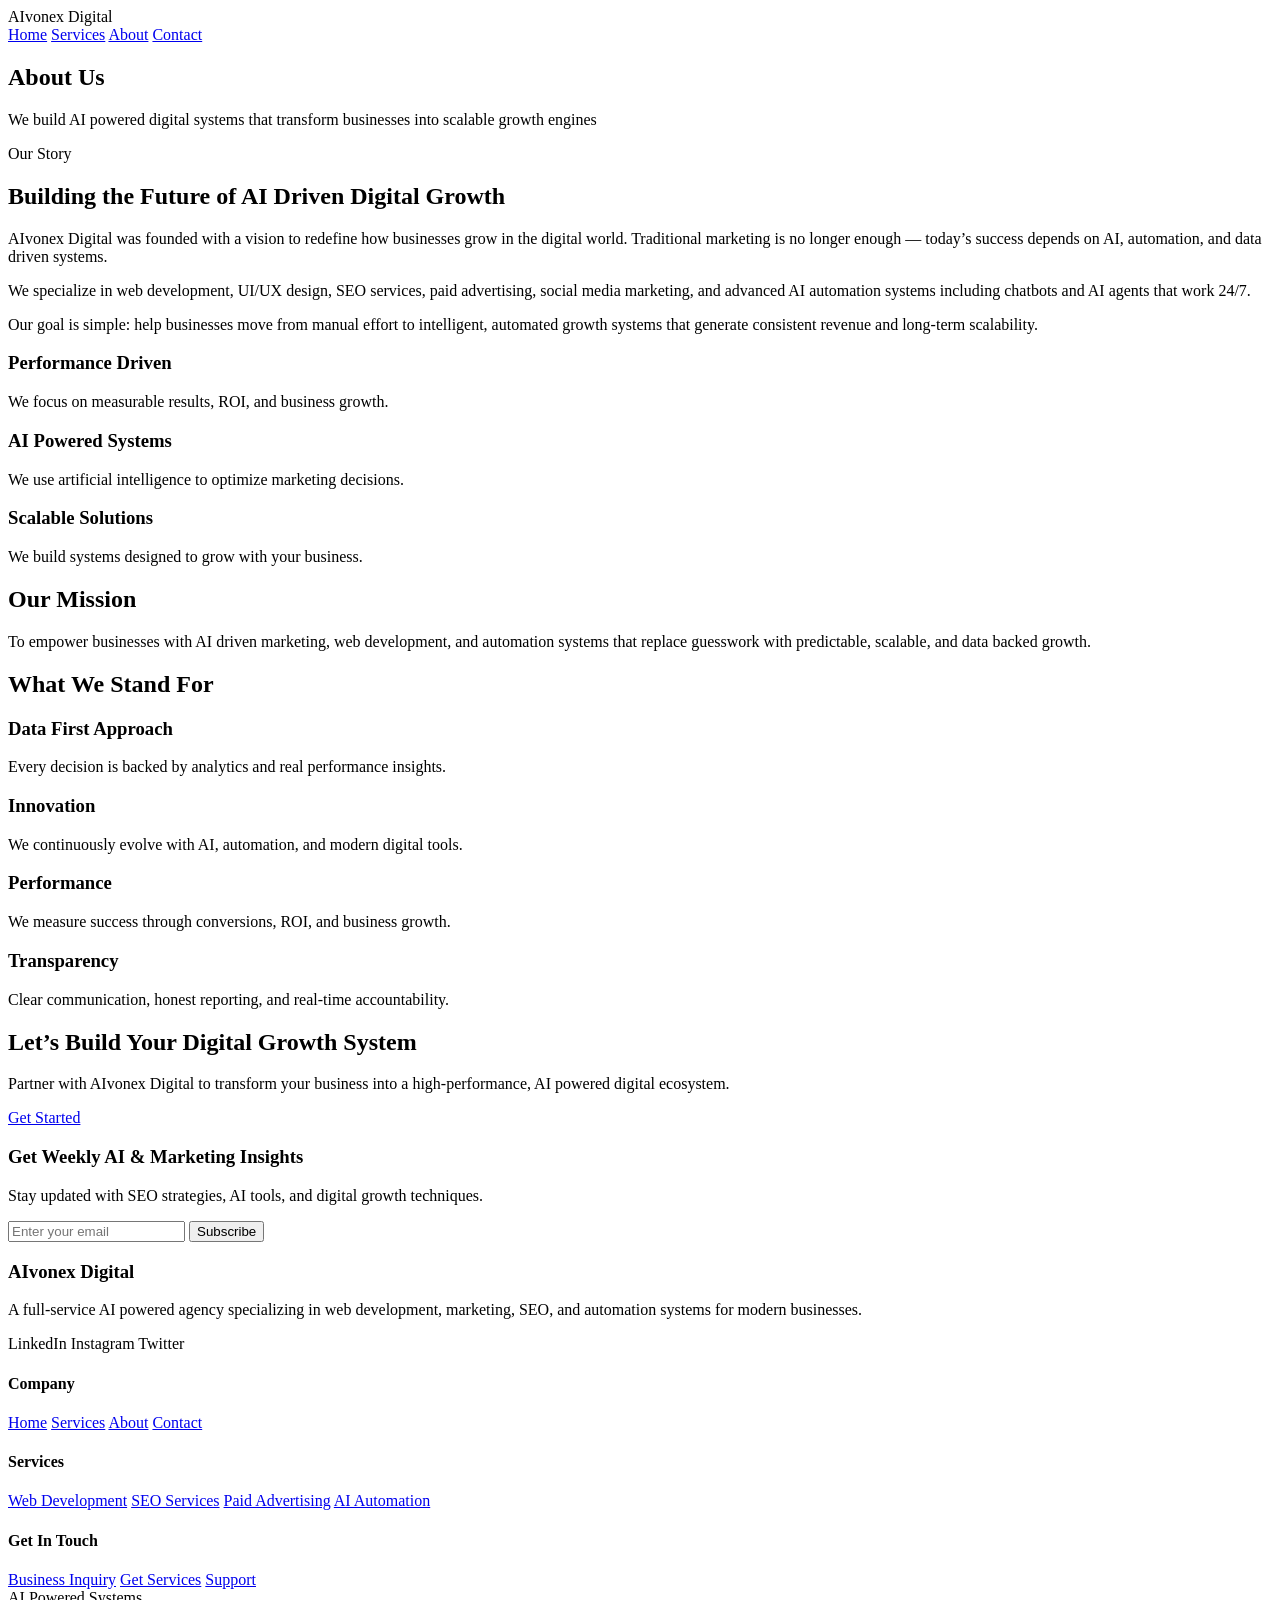
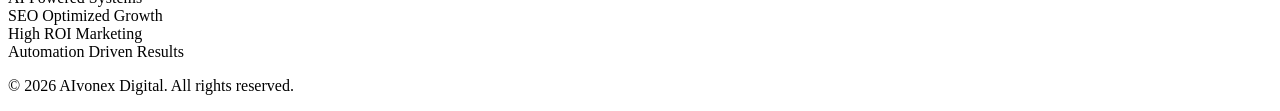
==== about.html @ 1ffcba5f "Initial website upload" ====
<!DOCTYPE html>
<html>
<head>
  <title>About - AIvonex Digital | AI Marketing, Web Development & Automation Agency</title>
  <link rel="stylesheet" href="assets/style.css">
</head>

<body>

<nav>
  <div class="nav-container">
    <div class="logo">AIvonex Digital</div>
    <div class="nav-links">
      <a href="index.html">Home</a>
      <a href="services.html">Services</a>
      <a href="about.html">About</a>
      <a href="contact.html">Contact</a>
    </div>
  </div>
</nav>

<section class="hero">
  <div>
    <h1>About <span>Us</span></h1>
    <p>We build AI powered digital systems that transform businesses into scalable growth engines</p>
  </div>
</section>

<!-- STORY SECTION -->
<section class="about-story-section">

  <div class="about-grid">

    <!-- MAIN STORY -->
    <div class="glass about-main">

      <div class="tag">Our Story</div>

      <h2>Building the Future of AI Driven Digital Growth</h2>

      <p>
        AIvonex Digital was founded with a vision to redefine how businesses grow in the digital world.
        Traditional marketing is no longer enough — today’s success depends on AI, automation, and data driven systems.
      </p>

      <p>
        We specialize in web development, UI/UX design, SEO services, paid advertising, social media marketing,
        and advanced AI automation systems including chatbots and AI agents that work 24/7.
      </p>

      <p>
        Our goal is simple: help businesses move from manual effort to intelligent, automated growth systems
        that generate consistent revenue and long-term scalability.
      </p>

    </div>

    <!-- SIDE STATS -->
    <div class="about-side">

      <div class="glass stat-card">
        <i class="fa-solid fa-chart-line icon"></i>
        <h3>Performance Driven</h3>
        <p>We focus on measurable results, ROI, and business growth.</p>
      </div>

      <div class="glass stat-card">
        <i class="fa-solid fa-brain icon"></i>
        <h3>AI Powered Systems</h3>
        <p>We use artificial intelligence to optimize marketing decisions.</p>
      </div>

      <div class="glass stat-card">
        <i class="fa-solid fa-rocket icon"></i>
        <h3>Scalable Solutions</h3>
        <p>We build systems designed to grow with your business.</p>
      </div>

    </div>

  </div>

</section>

<!-- MISSION SECTION -->
<section class="mission">

  <div class="glass mission-box">

    <h2>Our Mission</h2>

    <p>
      To empower businesses with AI driven marketing, web development, and automation systems that replace guesswork
      with predictable, scalable, and data backed growth.
    </p>

  </div>

</section>

<!-- VALUES -->
<section class="values">

  <h2>What We Stand For</h2>

  <div class="values-grid">

    <div class="glass value-card">
      <h3>Data First Approach</h3>
      <p>Every decision is backed by analytics and real performance insights.</p>
    </div>

    <div class="glass value-card">
      <h3>Innovation</h3>
      <p>We continuously evolve with AI, automation, and modern digital tools.</p>
    </div>

    <div class="glass value-card">
      <h3>Performance</h3>
      <p>We measure success through conversions, ROI, and business growth.</p>
    </div>

    <div class="glass value-card">
      <h3>Transparency</h3>
      <p>Clear communication, honest reporting, and real-time accountability.</p>
    </div>

  </div>

</section>

<!-- CTA -->
<section class="about-cta">

  <div class="glass cta-box">

    <h2>Let’s Build Your Digital Growth System</h2>

    <p>
      Partner with AIvonex Digital to transform your business into a high-performance, AI powered digital ecosystem.
    </p>

    <a href="contact.html" class="btn">Get Started</a>

  </div>

</section>
<!--Footer-->
<footer class="footer">

  <div class="footer-newsletter">

    <div class="newsletter-text">
      <h3>Get Weekly AI & Marketing Insights</h3>
      <p>Stay updated with SEO strategies, AI tools, and digital growth techniques.</p>
    </div>

    <div class="newsletter-form">
      <input type="email" placeholder="Enter your email">
      <button>Subscribe</button>
    </div>

  </div>

  <div class="footer-container">

    <div class="footer-brand">
      <h3>AIvonex Digital</h3>
      <p>
        A full-service AI powered agency specializing in web development, marketing,
        SEO, and automation systems for modern businesses.
      </p>

      <div class="socials">
        <span>LinkedIn</span>
        <span>Instagram</span>
        <span>Twitter</span>
      </div>
    </div>

    <div class="footer-links">
      <h4>Company</h4>
      <a href="index.html">Home</a>
      <a href="services.html">Services</a>
      <a href="about.html">About</a>
      <a href="contact.html">Contact</a>
    </div>

    <div class="footer-links">
      <h4>Services</h4>
      <a href="#">Web Development</a>
      <a href="#">SEO Services</a>
      <a href="#">Paid Advertising</a>
      <a href="#">AI Automation</a>
    </div>

    <div class="footer-links">
      <h4>Get In Touch</h4>
      <a href="https://wa.me/923354669651?text=Hi%20AIvonex%20Digital%2C%20I%20want%20to%20start%20a%20project">Business Inquiry</a>
      <a href="https://wa.me/923354669651?text=Hi%20AIvonex%20Digital%2C%20I%20want%20to%20start%20a%20project">Get Services</a>
      <a href="https://wa.me/923354669651?text=Hi%20AIvonex%20Digital%2C%20I%20want%20to%20start%20a%20project">Support</a>
    </div>

  </div>

  <div class="footer-trust">
    <div>AI Powered Systems</div>
    <div>SEO Optimized Growth</div>
    <div>High ROI Marketing</div>
    <div>Automation Driven Results</div>
  </div>

  <div class="footer-bottom">
    <p>© 2026 AIvonex Digital. All rights reserved.</p>
  </div>

</footer>

</body>
</html>
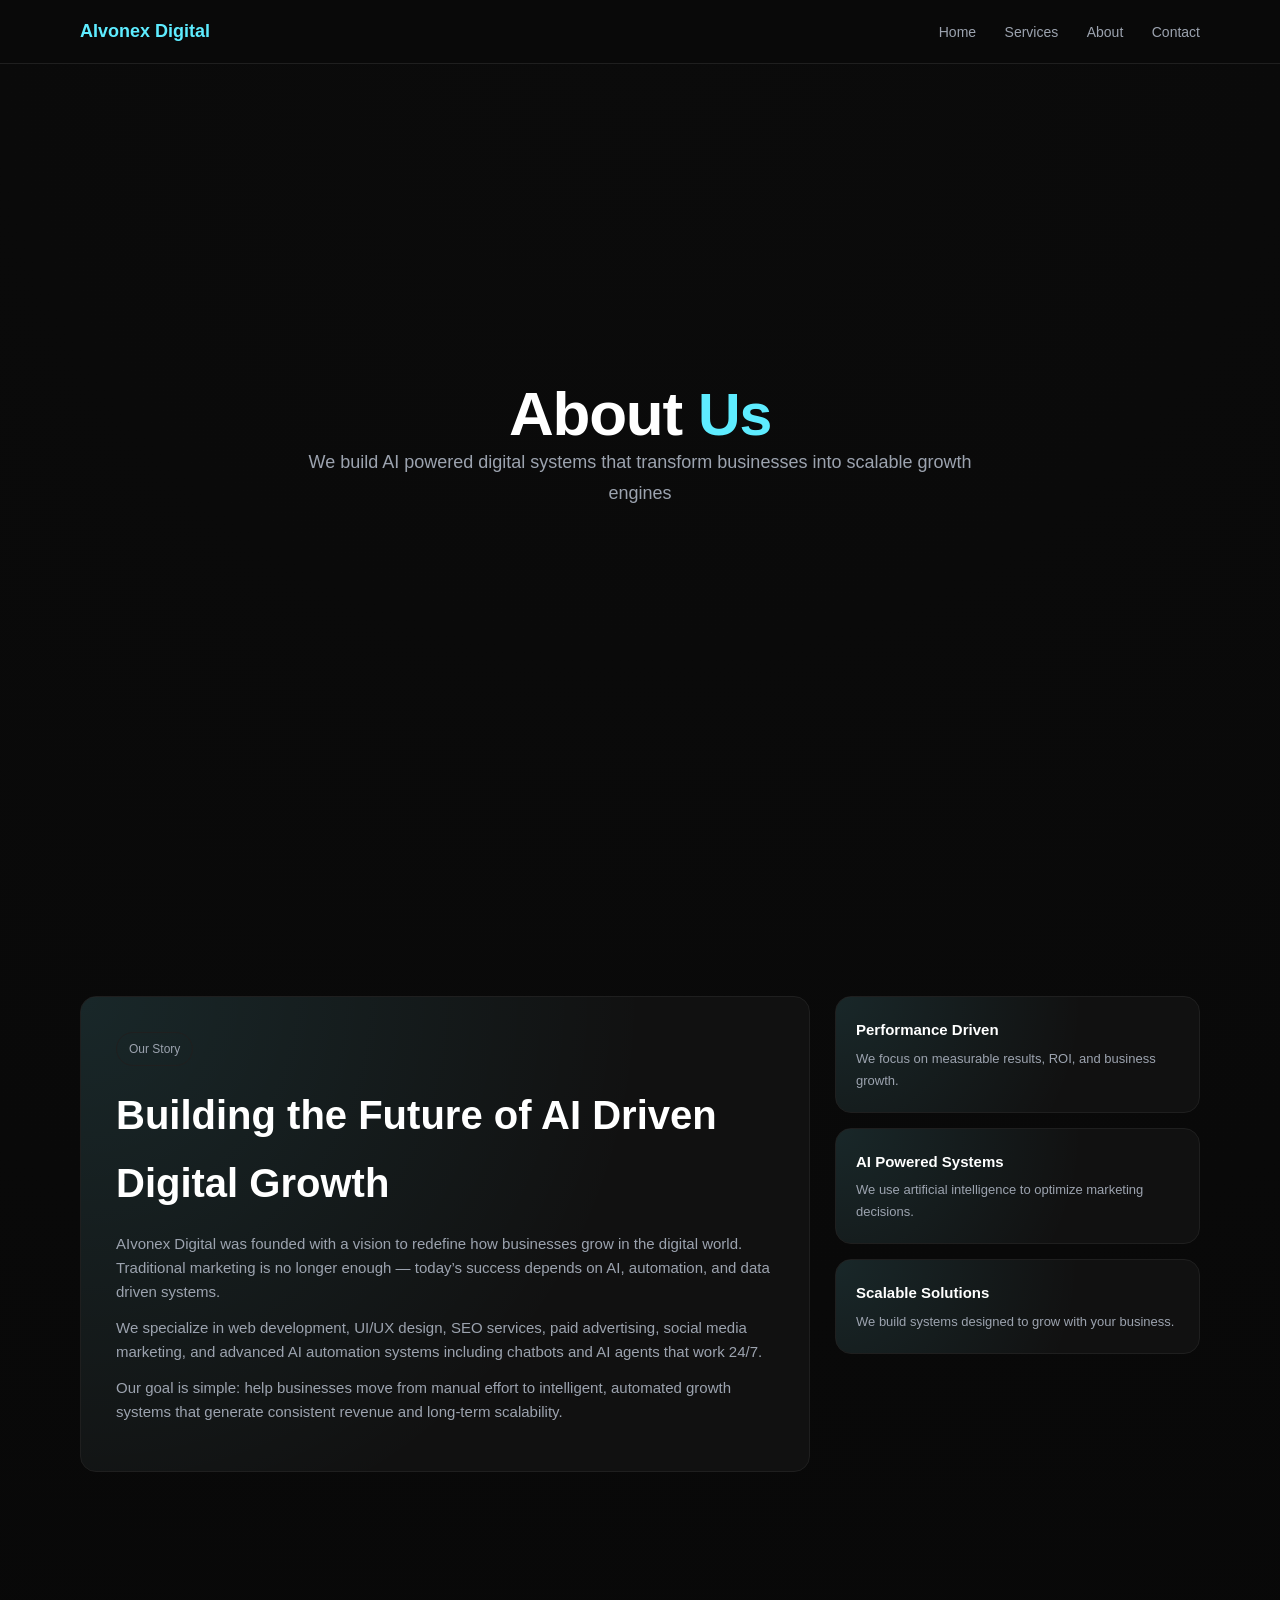
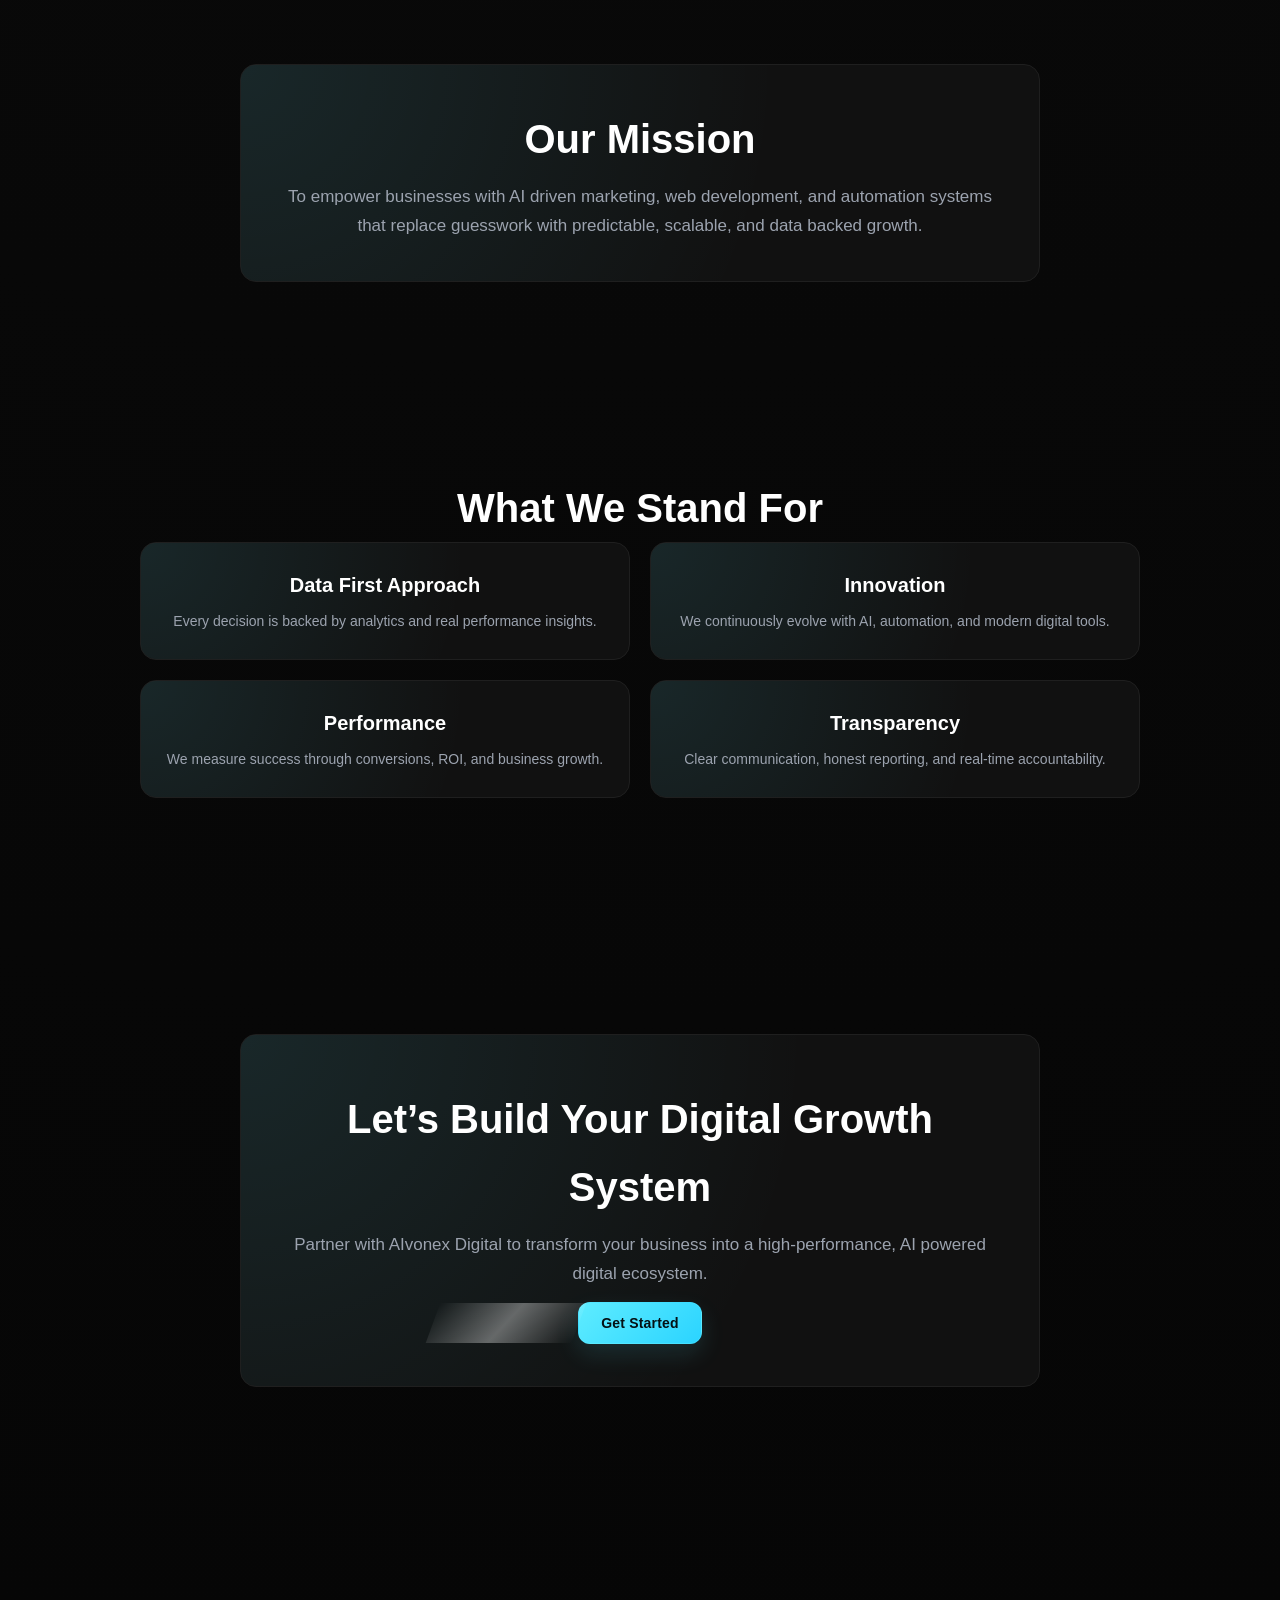
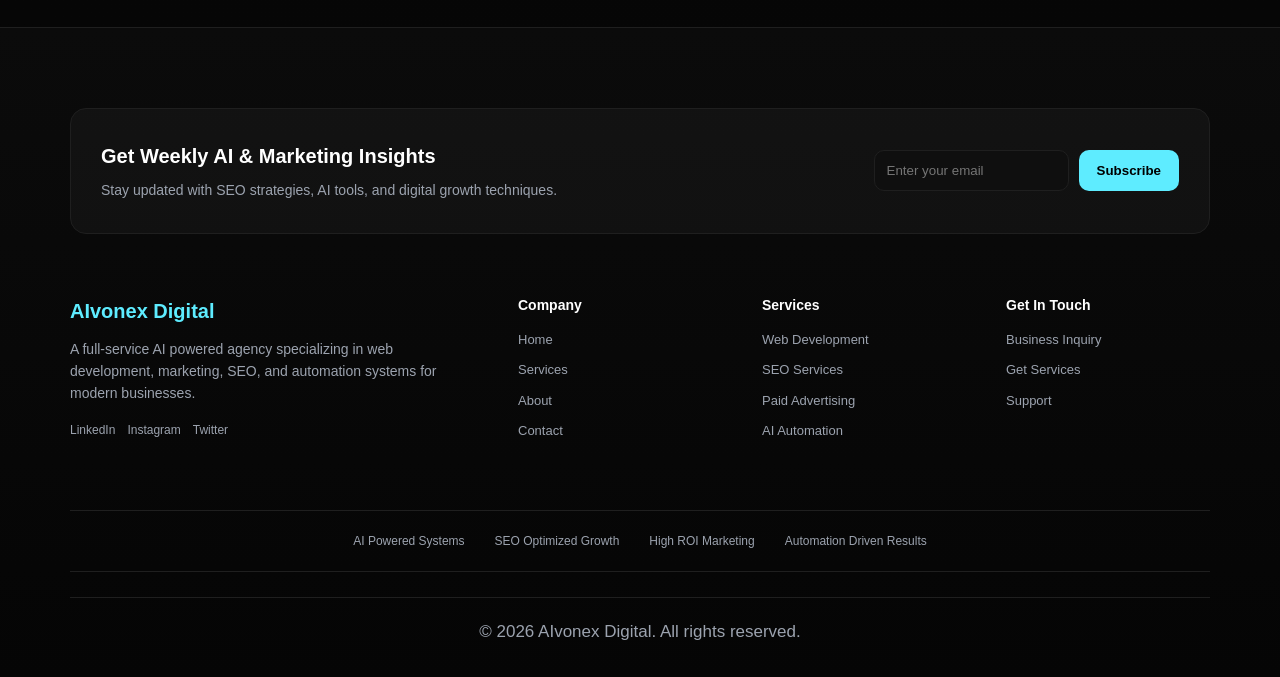
==== commit 4ee3d3a6: "Update about.html" ====
--- a/about.html
+++ b/about.html
@@ -2,7 +2,7 @@
 <html>
 <head>
   <title>About - AIvonex Digital | AI Marketing, Web Development & Automation Agency</title>
-  <link rel="stylesheet" href="assets/style.css">
+  <link rel="stylesheet" href="style.css">
 </head>
 
 <body>
@@ -217,4 +217,4 @@
 </footer>
 
 </body>
-</html>+</html>
--- a/style.css
+++ b/style.css
@@ -0,0 +1,1427 @@
+
+/* ===============================
+   AIVONEX DIGITAL - PREMIUM SaaS UI SYSTEM
+   Clean Spacing + Linear Style Design
+================================= */
+
+:root {
+  --bg: #050505;
+  --surface: #111111;
+  --surface-2: #181818;
+
+  --accent: #5eecff;       /* Neon Teal */
+  --accent-soft: rgba(144, 188, 194, 0.15);
+
+  --text: #ffffff;
+  --muted: #9ca3af;
+
+  --border: #1f1f1f;
+
+  --shadow: 0 10px 30px rgba(0,0,0,0.5);
+
+--font-body: "Inter", sans-serif;
+--font-heading: "Sora", sans-serif;
+
+  /* spacing system (VERY IMPORTANT) */
+  --space-1: 8px;
+  --space-2: 16px;
+  --space-3: 24px;
+  --space-4: 40px;
+  --space-5: 64px;
+  --space-6: 96px;
+  --space-7: 140px;
+}
+
+/* RESET */
+* {
+  margin: 0;
+  padding: 0;
+  box-sizing: border-box;
+  scroll-behavior: smooth;
+}
+
+body {
+  font-family: var(--font-body);
+  background: radial-gradient(circle at top, #0b0b0b, var(--bg));
+  color: white;
+  line-height: 1.7;
+}
+
+/* ================= TYPOGRAPHY ================= */
+h1 {
+  font-size: 64px;
+  line-height: 1.05;
+}
+
+h2 {
+  font-size: 40px;
+}
+
+h3 {
+  font-size: 20px;
+}
+
+p {
+  font-size: 17px;
+  line-height: 1.7;
+  color: var(--muted);
+}
+
+/* ================= NAVBAR ================= */
+nav {
+  position: fixed;
+  top: 0;
+  width: 100%;
+  z-index: 999;
+
+  background: rgba(10,10,10,0.65);
+  backdrop-filter: blur(16px);
+  border-bottom: 1px solid var(--border);
+}
+
+.nav-container {
+  max-width: 1200px;
+  margin: auto;
+
+  display: flex;
+  justify-content: space-between;
+  align-items: center;
+
+  padding: var(--space-2) var(--space-4);
+}
+
+.logo {
+  font-family: var(--font-heading);
+  font-size: 18px;
+  font-weight: 700;
+  color: var(--accent);
+}
+
+.nav-links a {
+  margin-left: var(--space-3);
+  text-decoration: none;
+  color: var(--muted);
+  font-size: 14px;
+  transition: 0.25s;
+}
+
+.nav-links a:hover {
+  color: var(--accent);
+}
+
+
+/* ================= PREMIUM BUTTON SYSTEM ================= */
+
+.btn {
+  padding: 12px 22px;
+  border-radius: 12px;
+
+  font-size: 14px;
+  font-weight: 600;
+  letter-spacing: 0.2px;
+
+  border: 1px solid rgba(94,236,255,0.25);
+  background: linear-gradient(135deg, #5eecff, #2bd4ff);
+
+  color: #041014;
+
+  cursor: pointer;
+  transition: all 0.25s ease;
+
+  position: relative;
+  overflow: hidden;
+
+  box-shadow: 0 10px 25px rgba(94,236,255,0.12);
+}
+
+/* subtle shine effect */
+.btn::before {
+  content: "";
+  position: absolute;
+  top: 0;
+  left: -120%;
+  width: 120%;
+  height: 100%;
+
+  background: linear-gradient(
+    120deg,
+    transparent,
+    rgba(255,255,255,0.35),
+    transparent
+  );
+
+  transform: skewX(-20deg);
+  transition: 0.6s;
+}
+
+/* hover state (smooth, not flashy) */
+.btn:hover {
+  transform: translateY(-2px);
+  box-shadow: 0 14px 35px rgba(94,236,255,0.25);
+}
+
+.btn:hover::before {
+  left: 120%;
+}
+
+/* ================= SECONDARY BUTTON ================= */
+
+.btn-outline {
+  padding: 12px 22px;
+  border-radius: 12px;
+
+  font-size: 14px;
+  font-weight: 600;
+
+  border: 1px solid rgba(255,255,255,0.15);
+  background: transparent;
+
+  color: white;
+
+  cursor: pointer;
+  transition: 0.25s ease;
+}
+
+.btn-outline:hover {
+  border-color: var(--accent);
+  color: var(--accent);
+  transform: translateY(-2px);
+}
+
+/* ================= BUTTON GROUP SPACING ================= */
+.hero-actions {
+  display: flex;
+  justify-content: center;
+  gap: 14px;
+  margin-top: 20px;
+}
+
+/* ================= SECTIONS (FIXED SPACING SYSTEM) ================= */
+section {
+  max-width: 1200px;
+  margin: auto;
+
+  padding: var(--space-7) var(--space-4);
+}
+
+
+/* ================= HERO BACKGROUND ================= */
+/*.hero {
+  min-height: 100vh;
+  display: flex;
+  align-items: center;
+  justify-content: center;
+
+  position: relative;
+  text-align: center;
+
+  padding: 0 20px;
+  overflow: hidden;
+}*/
+
+/* BREAK CONTAINER LIMIT ONLY FOR HERO */
+.hero {
+  max-width: none !important;
+  width: 100vw !important;
+  margin-left: calc(-50vw + 50%) !important;
+
+  min-height: 100vh;
+  position: relative;
+
+  display: flex;
+  align-items: center;
+  justify-content: center;
+
+  text-align: center;
+  overflow: hidden;
+  padding: 0;
+}
+
+/* FULL BACKGROUND IMAGE */
+.hero-bg {
+  position: absolute;
+  inset: 0;
+  z-index: 0;
+
+  background-image: url("../Gemini_Generated_Image_2q0fkk2q0fkk2q0f.png"); /* your image */
+  background-size: cover;
+  background-position: center;
+  background-repeat: no-repeat;
+
+  filter: none !important; /* remove dark effect */
+}
+
+/* REMOVE IMAGE TAG EFFECT IF STILL EXISTS */
+.hero-bg img {
+  display: none;
+}
+/* CONTENT ABOVE IMAGE */
+.hero-content {
+  position: relative;
+  z-index: 2;
+  max-width: 950px;
+  padding: -10px;
+}
+
+/* badge */
+.hero-badge {
+  display: inline-block;
+  padding: 8px 14px;
+  border-radius: 999px;
+
+  border: 1px solid var(--border);
+  color: var(--text);
+  font-size: 12px;
+
+  margin-bottom: 20px;
+}
+
+/* heading */
+.hero h1 {
+  font-size: 62px;
+  line-height: 1.05;
+  letter-spacing: -1.2px;
+  margin-bottom: 0px;
+}
+
+.hero h1 span {
+  font-size: 59px;
+  color: var(--accent);
+}
+
+/* paragraph */
+.hero p {
+  font-size: 18px;
+  color: var(--muted);
+  max-width: 700px;
+  margin: 0 auto 10px;
+}
+
+/* buttons */
+.hero-actions {
+  display: flex;
+  justify-content: center;
+  gap: 15px;
+}
+
+/* secondary button */
+.btn-outline {
+  padding: 12px 20px;
+  border-radius: 10px;
+
+  border: 1px solid var(--border);
+  background: transparent;
+  color: white;
+
+  cursor: pointer;
+  transition: 0.25s;
+}
+
+.btn-outline:hover {
+  border-color: var(--accent);
+  color: var(--accent);
+}
+.btn,
+.btn-outline {
+  text-decoration: none !important;
+}
+.btn,
+.btn-outline {
+  text-decoration: none !important;
+}
+
+/* ================= GRID ================= */
+.grid {
+  display: grid;
+  grid-template-columns: repeat(auto-fit, minmax(260px, 1fr));
+  gap: var(--space-3);
+}
+
+/* ================= CARD (BETTER SPACING) ================= */
+.glass {
+  background: var(--surface);
+  border: 1px solid var(--border);
+  border-radius: 16px;
+
+  padding: var(--space-4);
+  position: relative;
+
+  transition: 0.25s ease;
+  overflow: hidden;
+}
+
+/* soft inner glow */
+.glass::before {
+  content: "";
+  position: absolute;
+  inset: 0;
+
+  background: radial-gradient(
+    circle at top left,
+    rgba(94,236,255,0.10),
+    transparent 65%
+  );
+}
+
+.glass * {
+  position: relative;
+  z-index: 1;
+}
+
+.glass:hover {
+  transform: translateY(-6px);
+  border-color: var(--accent);
+}
+
+/*about us*/
+
+/* ================= ABOUT SECTION ================= */
+
+.about-container {
+  display: grid;
+  grid-template-columns: 2fr 1fr;
+  gap: 30px;
+  align-items: start;
+}
+
+/* main content */
+.about-main h3 {
+  font-family: var(--font-heading);
+  font-size: 22px;
+  margin-bottom: 15px;
+  color: white;
+}
+
+.about-main p {
+  margin-bottom: 12px;
+  color: var(--muted);
+  font-size: 15px;
+  line-height: 1.7;
+}
+
+/* side cards */
+.about-side {
+  display: flex;
+  flex-direction: column;
+  gap: 15px;
+}
+
+.mini-card {
+  padding: 18px;
+}
+
+.mini-card h4 {
+  font-family: var(--font-heading);
+  font-size: 15px;
+  margin-bottom: 6px;
+  color: var(--accent);
+}
+
+.mini-card p {
+  font-size: 13px;
+  color: var(--muted);
+}
+
+/* responsive */
+@media (max-width: 768px) {
+  .about-container {
+    grid-template-columns: 1fr;
+  }
+}
+
+/*services*/
+
+
+
+/*WHY US*/
+
+
+/* ================= WHY SECTION ================= */
+
+
+/* ================= ICON STYLE ================= */
+.icon {
+  font-size: 22px;
+  color: var(--accent);
+  margin-bottom: 12px;
+}
+
+/* ================= WHY SECTION ================= */
+
+.why {
+  max-width: 1200px;
+  margin: auto;
+  padding: var(--space-7) var(--space-4);
+  text-align: center;
+}
+
+.why-sub {
+  max-width: 750px;
+  margin: 0 auto 40px;
+  color: var(--muted);
+  font-size: 15px;
+  line-height: 1.6;
+}
+
+/* grid */
+.why-grid {
+  display: grid;
+  grid-template-columns: repeat(2, 1fr);
+  gap: 22px;
+}
+
+/* cards */
+.why-card {
+  padding: 28px;
+  text-align: left;
+  transition: 0.3s ease;
+  position: relative;
+}
+
+/* title */
+.why-card h3 {
+  font-family: var(--font-heading);
+  font-size: 16px;
+  margin-bottom: 10px;
+}
+
+/* text */
+.why-card p {
+  font-size: 14px;
+  color: var(--muted);
+  line-height: 1.6;
+}
+
+/* hover */
+.why-card:hover {
+  transform: translateY(-6px);
+  border-color: var(--accent);
+}
+
+/* highlight card */
+.highlight {
+  grid-column: span 2;
+  background: linear-gradient(
+    135deg,
+    rgba(94,236,255,0.08),
+    rgba(255,255,255,0.02)
+  );
+  border: 1px solid rgba(94,236,255,0.3);
+}
+
+/* icon positioning for highlight */
+.highlight .icon {
+  font-size: 26px;
+}
+
+/* responsive */
+@media (max-width: 768px) {
+  .why-grid {
+    grid-template-columns: 1fr;
+  }
+
+  .highlight {
+    grid-column: span 1;
+  }
+}
+/*process*/
+
+/* ================= PROCESS TIMELINE ================= */
+
+.process {
+  max-width: 1100px;
+  margin: auto;
+  padding: var(--space-7) var(--space-4);
+}
+
+/* vertical timeline */
+.timeline {
+  position: relative;
+  margin-top: 40px;
+}
+
+/* center line */
+.timeline::before {
+  content: "";
+  position: absolute;
+  left: 18px;
+  top: 0;
+  bottom: 0;
+
+  width: 2px;
+  background: var(--border);
+}
+
+/* each step */
+.step {
+  display: flex;
+  gap: 30px;
+  margin-bottom: 30px;
+  position: relative;
+}
+
+/* dot */
+.dot {
+  width: 14px;
+  height: 14px;
+  background: var(--accent);
+  border-radius: 50%;
+  margin-top: 20px;
+
+  box-shadow: 0 0 15px rgba(94,236,255,0.4);
+}
+
+/* content */
+.step-content {
+  padding: 25px;
+  flex: 1;
+}
+
+.step-content h3 {
+  font-family: var(--font-heading);
+  margin-bottom: 10px;
+  font-size: 18px;
+}
+
+.step-content p {
+  color: var(--muted);
+  font-size: 14px;
+  line-height: 1.6;
+}
+
+/* hover effect */
+.step-content:hover {
+  transform: translateX(5px);
+  border-color: var(--accent);
+}
+
+/* responsive */
+@media (max-width: 768px) {
+  .timeline::before {
+    left: 8px;
+  }
+
+  .step {
+    gap: 20px;
+  }
+}
+
+/*CTA*/
+
+/* ================= CTA SECTION ================= */
+
+.cta {
+  max-width: 1200px;
+  margin: auto;
+  padding: var(--space-7) var(--space-4);
+  text-align: center;
+}
+
+/* main card */
+.cta-card {
+  padding: 60px;
+  border-radius: 20px;
+
+  position: relative;
+  overflow: hidden;
+}
+
+/* soft glow background inside card */
+.cta-card::before {
+  content: "";
+  position: absolute;
+  inset: 0;
+
+  background: radial-gradient(
+    circle at center,
+    rgba(94,236,255,0.12),
+    transparent 60%
+  );
+}
+
+/* badge */
+.cta-badge {
+  display: inline-block;
+  padding: 6px 12px;
+
+  font-size: 12px;
+  color: var(--muted);
+
+  border: 1px solid var(--border);
+  border-radius: 999px;
+
+  margin-bottom: 15px;
+}
+
+/* heading */
+.cta-card h2 {
+  font-family: var(--font-heading);
+  font-size: 34px;
+  margin-bottom: 15px;
+  line-height: 1.2;
+}
+
+/* text */
+.cta-card p {
+  color: var(--muted);
+  font-size: 15px;
+  max-width: 750px;
+  margin: 0 auto 12px;
+  line-height: 1.6;
+}
+
+/* buttons */
+.cta-actions {
+  display: flex;
+  justify-content: center;
+  gap: 15px;
+
+  margin-top: 25px;
+}
+
+/* secondary CTA button */
+.btn-outline {
+  padding: 12px 20px;
+  border-radius: 10px;
+
+  border: 1px solid var(--border);
+  background: transparent;
+  color: white;
+
+  cursor: pointer;
+  transition: 0.25s ease;
+}
+
+.btn-outline:hover {
+  border-color: var(--accent);
+  color: var(--accent);
+  transform: translateY(-2px);
+}
+
+/* responsive */
+@media (max-width: 768px) {
+  .cta-card {
+    padding: 35px 20px;
+  }
+
+  .cta-card h2 {
+    font-size: 24px;
+  }
+
+  .cta-actions {
+    flex-direction: column;
+  }
+}
+
+
+
+/* ================= FOOTER ================= */
+
+/* ================= FOOTER ================= */
+
+.footer {
+  background: linear-gradient(to top, #070707, #0b0b0b);
+  border-top: 1px solid var(--border);
+
+  padding: 70px 70px 30px;
+  margin-top: 80px;
+}
+
+/* layout */
+.footer-container {
+  max-width: 1200px;
+  margin: auto;
+
+  display: grid;
+  grid-template-columns: 2fr 1fr 1fr 1fr;
+  gap: 40px;
+}
+
+/* brand section */
+.footer-brand h3 {
+  font-family: var(--font-heading);
+  font-size: 20px;
+  color: var(--accent);
+  margin-bottom: 10px;
+}
+
+.footer-brand p {
+  color: var(--muted);
+  font-size: 14px;
+  line-height: 1.6;
+}
+
+/* links */
+.footer-links h4 {
+  font-family: var(--font-heading);
+  font-size: 14px;
+  margin-bottom: 12px;
+  color: white;
+}
+
+.footer-links a {
+  display: block;
+  margin-bottom: 8px;
+
+  font-size: 13px;
+  color: var(--muted);
+  text-decoration: none;
+
+  transition: 0.2s;
+}
+
+.footer-links a:hover {
+  color: var(--accent);
+}
+
+/* bottom */
+.footer-bottom {
+  margin-top: 50px;
+  padding-top: 20px;
+
+  text-align: center;
+  border-top: 1px solid var(--border);
+
+  color: var(--muted);
+  font-size: 13px;
+}
+
+/* responsive */
+@media (max-width: 768px) {
+  .footer-container {
+    grid-template-columns: 1fr;
+    gap: 30px;
+    text-align: center;
+  }
+}
+
+/* ================= ELITE FOOTER ================= */
+
+.footer {
+  background: linear-gradient(to top, #050505, #0b0b0b);
+  border-top: 1px solid var(--border);
+  padding: 80px 70px 30px;
+  margin-top: 100px;
+}
+
+/* ================= NEWSLETTER ================= */
+.footer-newsletter {
+  max-width: 1200px;
+  margin: auto;
+
+  display: flex;
+  justify-content: space-between;
+  align-items: center;
+
+  padding: 30px;
+  border: 1px solid var(--border);
+  border-radius: 16px;
+
+  background: rgba(255,255,255,0.03);
+  margin-bottom: 60px;
+}
+
+.newsletter-text h3 {
+  font-family: var(--font-heading);
+  font-size: 20px;
+  margin-bottom: 6px;
+}
+
+.newsletter-text p {
+  color: var(--muted);
+  font-size: 14px;
+}
+
+/* input */
+.newsletter-form {
+  display: flex;
+  gap: 10px;
+}
+
+.newsletter-form input {
+  padding: 12px;
+  border-radius: 10px;
+  border: 1px solid var(--border);
+  background: #0f0f0f;
+  color: white;
+  outline: none;
+}
+
+.newsletter-form button {
+  padding: 12px 18px;
+  border-radius: 10px;
+
+  background: var(--accent);
+  border: none;
+  color: black;
+  font-weight: 700;
+
+  cursor: pointer;
+}
+
+/* ================= MAIN GRID ================= */
+.footer-container {
+  max-width: 1200px;
+  margin: auto;
+
+  display: grid;
+  grid-template-columns: 2fr 1fr 1fr 1fr;
+  gap: 40px;
+}
+
+/* brand */
+.footer-brand h3 {
+  font-family: var(--font-heading);
+  color: var(--accent);
+  margin-bottom: 10px;
+}
+
+.footer-brand p {
+  color: var(--muted);
+  font-size: 14px;
+  line-height: 1.6;
+}
+
+/* socials */
+.socials {
+  margin-top: 15px;
+  display: flex;
+  gap: 12px;
+}
+
+.socials span {
+  font-size: 12px;
+  color: var(--muted);
+  cursor: pointer;
+  transition: 0.2s;
+}
+
+.socials span:hover {
+  color: var(--accent);
+}
+
+/* links */
+.footer-links h4 {
+  font-family: var(--font-heading);
+  margin-bottom: 12px;
+}
+
+.footer-links a {
+  display: block;
+  margin-bottom: 8px;
+  font-size: 13px;
+  color: var(--muted);
+  text-decoration: none;
+  transition: 0.2s;
+}
+
+.footer-links a:hover {
+  color: var(--accent);
+}
+
+/* ================= TRUST STRIP ================= */
+.footer-trust {
+  margin-top: 60px;
+
+  display: flex;
+  justify-content: center;
+  gap: 30px;
+
+  font-size: 12px;
+  color: var(--muted);
+
+  padding: 20px 0;
+  border-top: 1px solid var(--border);
+  border-bottom: 1px solid var(--border);
+}
+
+/* ================= BOTTOM ================= */
+.footer-bottom {
+  text-align: center;
+  margin-top: 25px;
+  color: var(--muted);
+  font-size: 13px;
+}
+
+/* ================= RESPONSIVE ================= */
+@media (max-width: 768px) {
+
+  .footer-newsletter {
+    flex-direction: column;
+    gap: 20px;
+    text-align: center;
+  }
+
+  .footer-container {
+    grid-template-columns: 1fr;
+    text-align: center;
+  }
+
+  .socials {
+    justify-content: center;
+  }
+
+  .footer-trust {
+    flex-direction: column;
+    gap: 10px;
+  }
+}
+/* ================= RESPONSIVE ================= */
+@media (max-width: 768px) {
+
+  .hero h1 {
+    font-size: 36px;
+  }
+
+  section {
+    padding: var(--space-6) var(--space-2);
+  }
+
+  .nav-links a {
+    margin-left: var(--space-2);
+  }
+}
+
+/*FOOTER PAGE*/
+
+/* ================= CONTACT HERO ================= */
+
+.contact-hero {
+  min-height: 50vh;
+  display: flex;
+  align-items: center;
+  justify-content: center;
+
+  text-align: center;
+  padding: var(--space-7) var(--space-4);
+}
+
+.contact-hero-content {
+  max-width: 800px;
+}
+
+.contact-hero h1 {
+  font-family: var(--font-heading);
+  font-size: 48px;
+  margin-bottom: 15px;
+}
+
+.contact-hero p {
+  color: var(--muted);
+  font-size: 15px;
+}
+
+/* ================= CONTACT GRID ================= */
+
+.contact {
+  max-width: 1200px;
+  margin: auto;
+  padding: var(--space-6) var(--space-4);
+}
+
+.contact-grid {
+  display: grid;
+  grid-template-columns: 2fr 1fr;
+  gap: 30px;
+}
+
+/* ================= FORM ================= */
+
+.contact-form {
+  padding: 40px;
+}
+
+.contact-form h2 {
+  font-family: var(--font-heading);
+  margin-bottom: 20px;
+}
+
+.contact-form form {
+  display: flex;
+  flex-direction: column;
+  gap: 15px;
+}
+
+.contact-form input,
+.contact-form textarea {
+  padding: 12px;
+  border-radius: 10px;
+
+  border: 1px solid var(--border);
+  background: #0f0f0f;
+
+  color: white;
+  outline: none;
+}
+
+.contact-form textarea {
+  min-height: 120px;
+  resize: none;
+}
+
+/* ================= INFO ================= */
+
+.contact-info {
+  display: flex;
+  flex-direction: column;
+  gap: 15px;
+}
+
+.info-card {
+  padding: 20px;
+  text-align: center;
+}
+
+.info-card h3 {
+  font-family: var(--font-heading);
+  margin-top: 10px;
+}
+
+.info-card p {
+  color: var(--muted);
+  font-size: 13px;
+}
+
+/* icons */
+.icon {
+  font-size: 20px;
+  color: var(--accent);
+}
+
+/* ================= MAP ================= */
+
+.contact-map {
+  max-width: 1200px;
+  margin: auto;
+  padding: var(--space-6) var(--space-4);
+}
+
+.map-card {
+  display: grid;
+  grid-template-columns: 1fr 1fr;
+  overflow: hidden;
+}
+
+.map-card img {
+  width: 100%;
+  height: 100%;
+  object-fit: cover;
+}
+
+.map-text {
+  padding: 30px;
+  display: flex;
+  flex-direction: column;
+  justify-content: center;
+}
+
+.map-text h3 {
+  font-family: var(--font-heading);
+  margin-bottom: 10px;
+}
+
+/* ================= RESPONSIVE ================= */
+
+@media (max-width: 768px) {
+
+  .contact-grid {
+    grid-template-columns: 1fr;
+  }
+
+  .map-card {
+    grid-template-columns: 1fr;
+  }
+
+  .contact-hero h1 {
+    font-size: 32px;
+  }
+}
+
+
+/*SERVI9CES PAGE*/
+
+/* ================= SERVICES HERO ================= */
+
+.services-hero {
+  text-align: center;
+  padding: var(--space-7) var(--space-4);
+  max-width: 900px;
+  margin: auto;
+}
+
+.services-hero h1 {
+  font-family: var(--font-heading);
+  font-size: 52px;
+  margin-bottom: 15px;
+}
+
+.services-hero p {
+  color: var(--muted);
+  font-size: 15px;
+}
+
+/* ================= SERVICES GRID ================= */
+
+.services-grid {
+  max-width: 1200px;
+  margin: auto;
+  padding: var(--space-6) var(--space-4);
+
+  display: grid;
+  grid-template-columns: repeat(3, 1fr);
+  gap: 25px;
+}
+
+/* service card */
+.service-box {
+  padding: 0;
+  overflow: hidden;
+  transition: 0.3s;
+}
+
+/* image */
+.service-box img {
+  width: 100%;
+  height: 180px;
+  object-fit: cover;
+}
+
+/* content */
+.service-box h3 {
+  font-family: var(--font-heading);
+  font-size: 16px;
+  margin: 12px 15px 8px;
+}
+
+.service-box p {
+  font-size: 13px;
+  color: var(--muted);
+  padding: 0 15px 20px;
+}
+
+/* icon */
+.service-box .icon {
+  margin: 12px 15px 0;
+  font-size: 18px;
+  color: var(--accent);
+}
+
+/* hover */
+.service-box:hover {
+  transform: translateY(-8px);
+  border-color: var(--accent);
+}
+
+/* ================= CTA ================= */
+
+.services-cta {
+  text-align: center;
+  padding: var(--space-7) var(--space-4);
+}
+
+.cta-box {
+  max-width: 800px;
+  margin: auto;
+  padding: 50px;
+}
+
+.cta-box h2 {
+  font-family: var(--font-heading);
+  margin-bottom: 10px;
+}
+
+.cta-box p {
+  color: var(--muted);
+  margin-bottom: 20px;
+}
+
+/* ================= RESPONSIVE ================= */
+
+@media (max-width: 1024px) {
+  .services-grid {
+    grid-template-columns: repeat(2, 1fr);
+  }
+}
+
+@media (max-width: 768px) {
+  .services-grid {
+    grid-template-columns: 1fr;
+  }
+
+  .services-hero h1 {
+    font-size: 34px;
+  }
+}
+
+/*ABOUT US*/
+
+/* ================= ABOUT HERO ================= */
+
+.about-hero {
+  text-align: center;
+  padding: var(--space-7) var(--space-4);
+  max-width: 900px;
+  margin: auto;
+}
+
+.about-hero h1 {
+  font-family: var(--font-heading);
+  font-size: 48px;
+  margin-bottom: 15px;
+}
+
+.about-hero p {
+  color: var(--muted);
+  font-size: 15px;
+}
+
+/* ================= GRID ================= */
+
+.about-story-section {
+  max-width: 1200px;
+  margin: auto;
+  padding: var(--space-6) var(--space-4);
+}
+
+.about-grid {
+  display: grid;
+  grid-template-columns: 2fr 1fr;
+  gap: 25px;
+}
+
+/* tag */
+.tag {
+  display: inline-block;
+  padding: 6px 12px;
+  border: 1px solid var(--border);
+  border-radius: 999px;
+  font-size: 12px;
+  color: var(--muted);
+  margin-bottom: 15px;
+}
+
+/* main */
+.about-main {
+  padding: 35px;
+}
+
+.about-main h2 {
+  font-family: var(--font-heading);
+  margin-bottom: 15px;
+}
+
+.about-main p {
+  color: var(--muted);
+  margin-bottom: 12px;
+  line-height: 1.6;
+}
+
+/* side cards */
+.about-side {
+  display: flex;
+  flex-direction: column;
+  gap: 15px;
+}
+
+.stat-card {
+  padding: 20px;
+}
+
+.stat-card h3 {
+  font-family: var(--font-heading);
+  font-size: 15px;
+  margin-bottom: 5px;
+}
+
+.stat-card p {
+  font-size: 13px;
+  color: var(--muted);
+}
+
+/* icon */
+.icon {
+  font-size: 18px;
+  color: var(--accent);
+  margin-bottom: 10px;
+}
+
+/* ================= MISSION ================= */
+
+.mission {
+  text-align: center;
+  padding: var(--space-6) var(--space-4);
+}
+
+.mission-box {
+  max-width: 800px;
+  margin: auto;
+  padding: 40px;
+}
+
+.mission-box h2 {
+  font-family: var(--font-heading);
+  margin-bottom: 10px;
+}
+
+.mission-box p {
+  color: var(--muted);
+}
+
+/* ================= VALUES ================= */
+
+.values {
+  text-align: center;
+  padding: var(--space-6) var(--space-4);
+}
+
+.values-grid {
+  display: grid;
+  grid-template-columns: repeat(2, 1fr);
+  gap: 20px;
+  max-width: 1000px;
+  margin: auto;
+}
+
+.value-card {
+  padding: 25px;
+}
+
+.value-card h3 {
+  font-family: var(--font-heading);
+  margin-bottom: 8px;
+}
+
+.value-card p {
+  color: var(--muted);
+  font-size: 14px;
+}
+
+/* ================= CTA ================= */
+
+.about-cta {
+  text-align: center;
+  padding: var(--space-7) var(--space-4);
+}
+
+.cta-box {
+  max-width: 800px;
+  margin: auto;
+  padding: 50px;
+}
+
+/* ================= RESPONSIVE ================= */
+
+@media (max-width: 768px) {
+
+  .about-grid {
+    grid-template-columns: 1fr;
+  }
+
+  .about-hero h1 {
+    font-size: 32px;
+  }
+
+  .values-grid {
+    grid-template-columns: 1fr;
+  }
+}
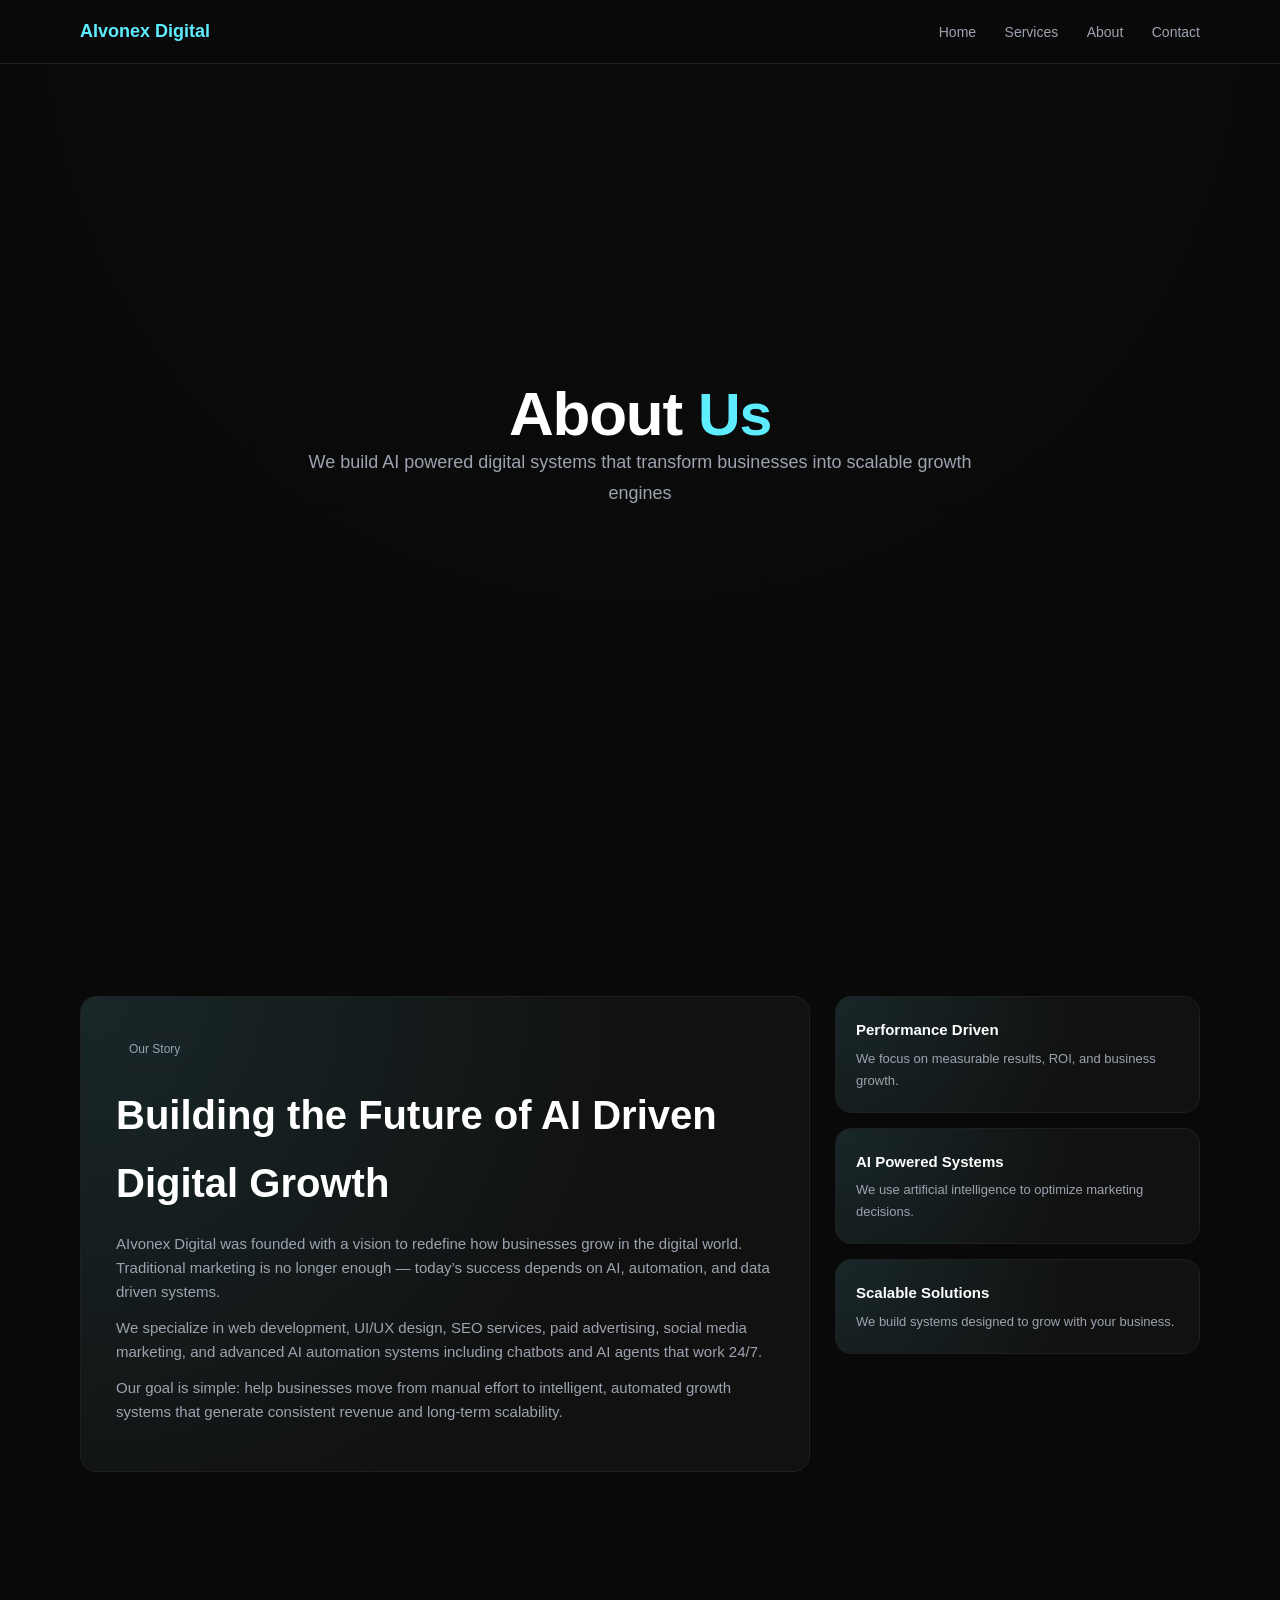
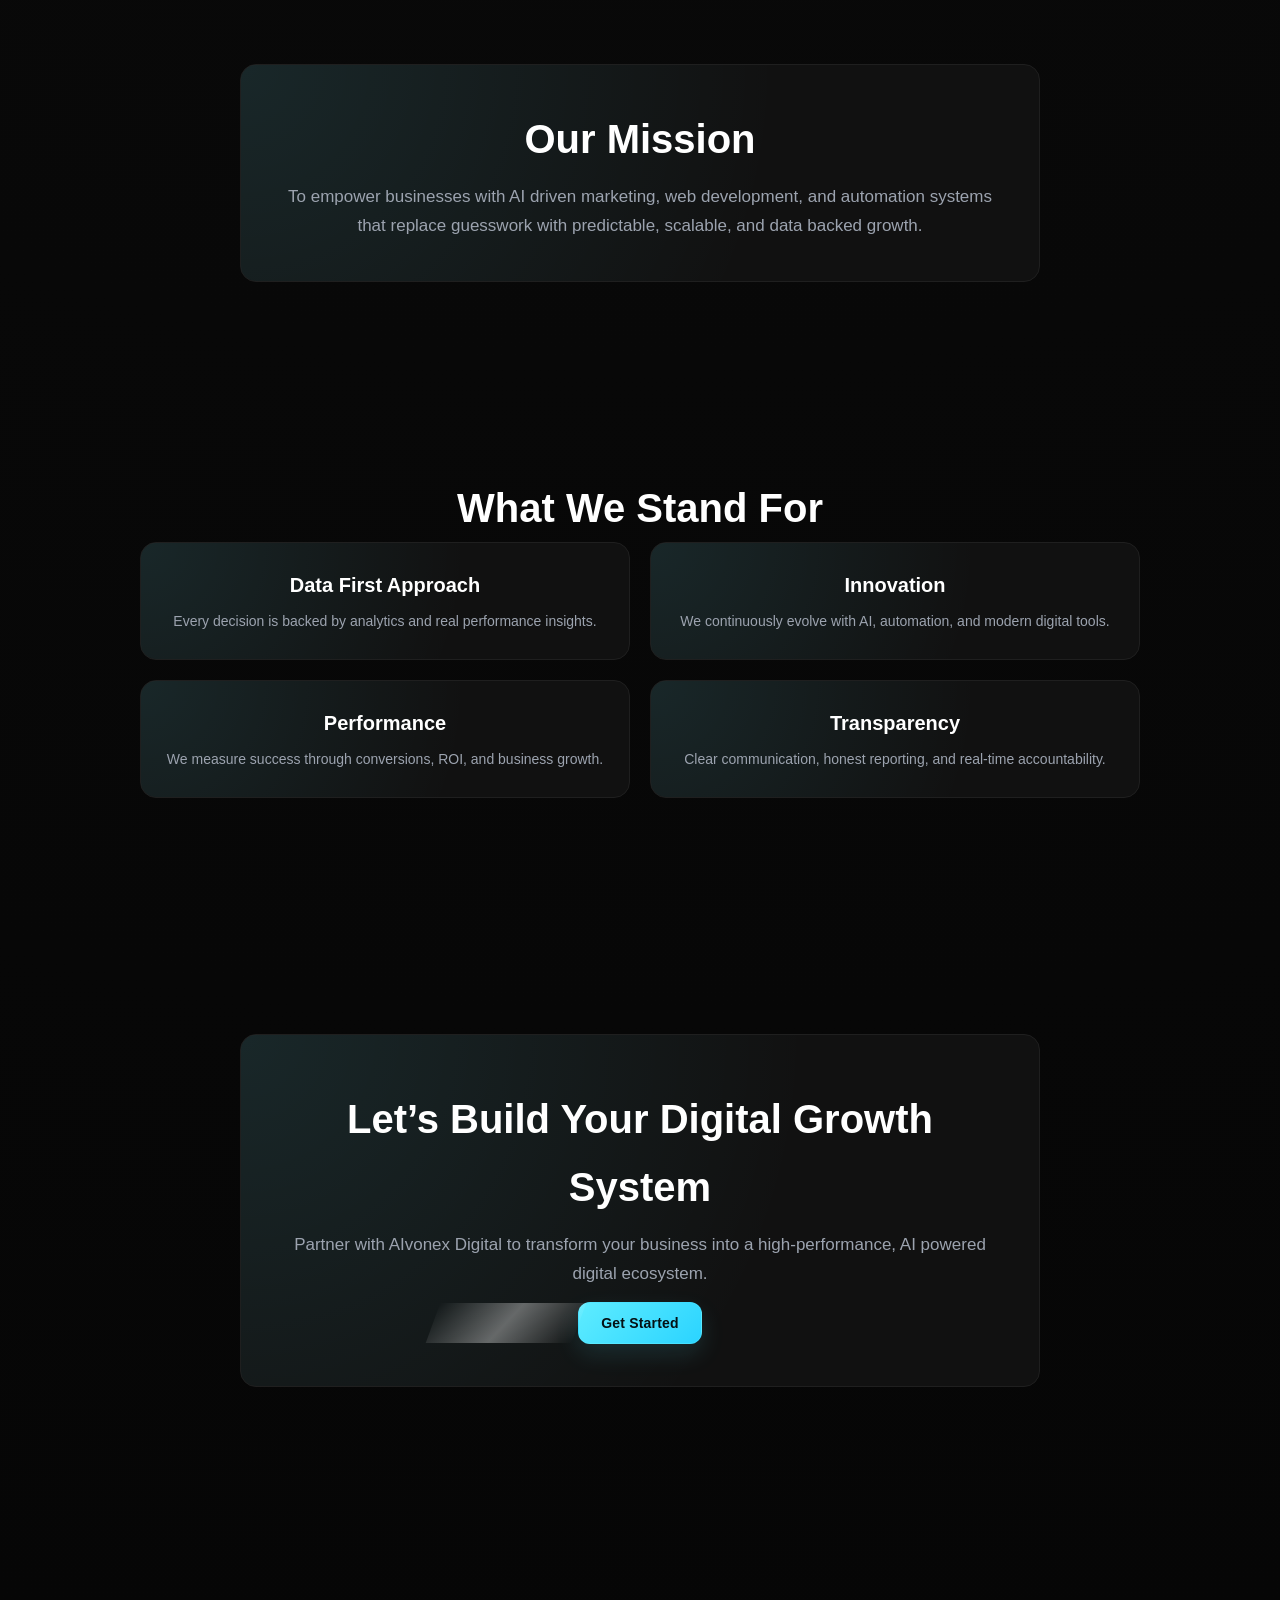
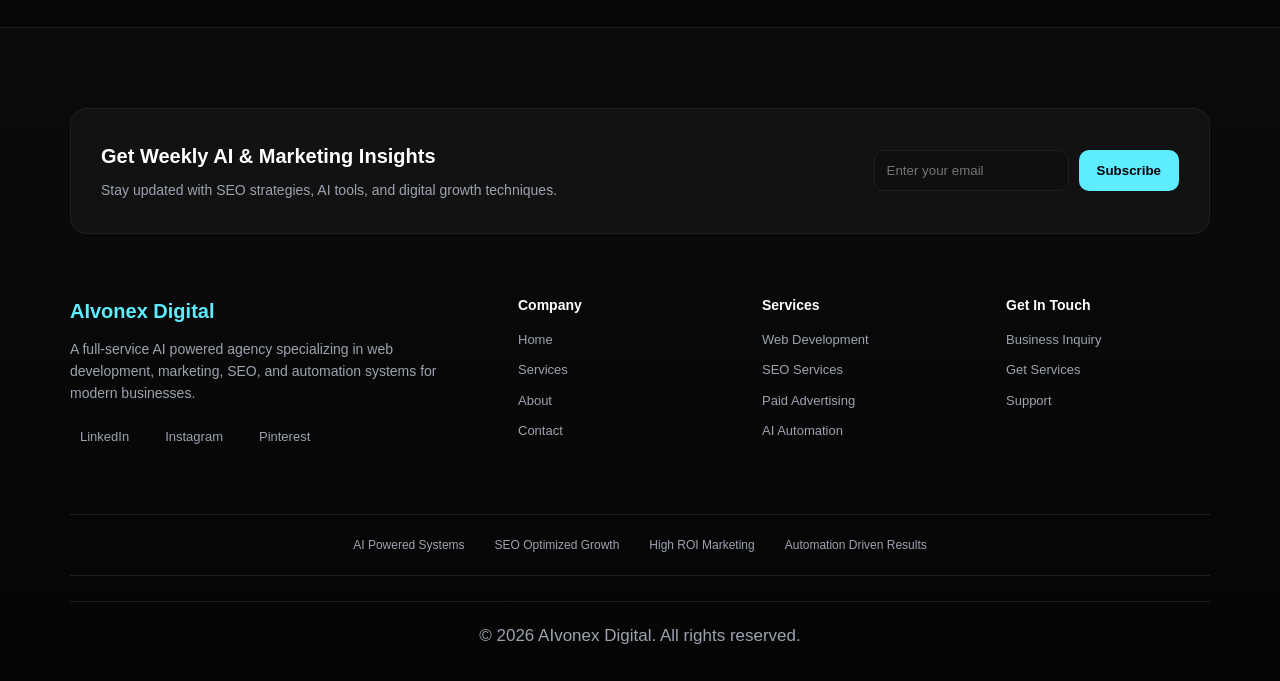
==== commit a6168671: "Update about.html" ====
--- a/about.html
+++ b/about.html
@@ -1,6 +1,7 @@
 <!DOCTYPE html>
 <html>
 <head>
+  <meta name="viewport" content="width=device-width, initial-scale=1.0">
   <title>About - AIvonex Digital | AI Marketing, Web Development & Automation Agency</title>
   <link rel="stylesheet" href="style.css">
 </head>
@@ -149,7 +150,6 @@
 <footer class="footer">
 
   <div class="footer-newsletter">
-
     <div class="newsletter-text">
       <h3>Get Weekly AI & Marketing Insights</h3>
       <p>Stay updated with SEO strategies, AI tools, and digital growth techniques.</p>
@@ -159,11 +159,11 @@
       <input type="email" placeholder="Enter your email">
       <button>Subscribe</button>
     </div>
-
   </div>
 
   <div class="footer-container">
 
+    <!-- BRAND -->
     <div class="footer-brand">
       <h3>AIvonex Digital</h3>
       <p>
@@ -172,12 +172,13 @@
       </p>
 
       <div class="socials">
-        <span>LinkedIn</span>
-        <span>Instagram</span>
-        <span>Twitter</span>
-      </div>
-    </div>
-
+        <a href="https://www.linkedin.com/company/aivonex-digital/" target="_blank">LinkedIn</a>
+        <a href="https://www.instagram.com/avionexdigital" target="_blank">Instagram</a>
+        <a href="https://www.pinterest.com/avionex_digital/" target="_blank">Pinterest</a>
+      </div>
+    </div>
+
+    <!-- COMPANY -->
     <div class="footer-links">
       <h4>Company</h4>
       <a href="index.html">Home</a>
@@ -186,6 +187,7 @@
       <a href="contact.html">Contact</a>
     </div>
 
+    <!-- SERVICES -->
     <div class="footer-links">
       <h4>Services</h4>
       <a href="#">Web Development</a>
@@ -194,11 +196,12 @@
       <a href="#">AI Automation</a>
     </div>
 
+    <!-- CONTACT -->
     <div class="footer-links">
       <h4>Get In Touch</h4>
-      <a href="https://wa.me/923354669651?text=Hi%20AIvonex%20Digital%2C%20I%20want%20to%20start%20a%20project">Business Inquiry</a>
-      <a href="https://wa.me/923354669651?text=Hi%20AIvonex%20Digital%2C%20I%20want%20to%20start%20a%20project">Get Services</a>
-      <a href="https://wa.me/923354669651?text=Hi%20AIvonex%20Digital%2C%20I%20want%20to%20start%20a%20project">Support</a>
+      <a href="https://wa.me/923354669651">Business Inquiry</a>
+      <a href="https://wa.me/923354669651">Get Services</a>
+      <a href="https://wa.me/923354669651">Support</a>
     </div>
 
   </div>
@@ -215,6 +218,5 @@
   </div>
 
 </footer>
-
 </body>
 </html>
--- a/style.css
+++ b/style.css
@@ -243,7 +243,7 @@
   inset: 0;
   z-index: 0;
 
-  background-image: url("../Gemini_Generated_Image_2q0fkk2q0fkk2q0f.png"); /* your image */
+  background-image: url("../finalhero.webp"); /* your image */
   background-size: cover;
   background-position: center;
   background-repeat: no-repeat;
@@ -1424,4 +1424,156 @@
   .values-grid {
     grid-template-columns: 1fr;
   }
-}+}
+/* ================= MOBILE FIX (FINAL PATCH) ================= */
+
+html, body {
+  overflow-x: hidden;
+}
+
+/* Fix containers */
+section,
+.nav-container,
+.footer-container,
+.process,
+.why,
+.contact,
+.services-grid {
+  width: 100%;
+  max-width: 1200px;
+  margin: auto;
+}
+
+/* Prevent overflow issues */
+img {
+  max-width: 100%;
+  height: auto;
+}
+
+/* HERO FIX (MOST IMPORTANT) */
+@media (max-width: 768px) {
+
+  .hero {
+    width: 100% !important;
+    margin-left: 0 !important;
+    padding: 60px 20px !important;
+  }
+
+  .hero h1 {
+    font-size: 34px !important;
+    line-height: 1.2;
+  }
+
+  .hero h1 span {
+    font-size: 34px !important;
+  }
+
+  .hero p {
+    font-size: 15px;
+  }
+
+  .hero-actions {
+    flex-direction: column;
+    gap: 10px;
+  }
+
+}
+
+/* NAVBAR FIX */
+@media (max-width: 768px) {
+
+  .nav-container {
+    flex-direction: column;
+    gap: 10px;
+  }
+
+  .nav-links {
+    display: flex;
+    flex-wrap: wrap;
+    justify-content: center;
+  }
+
+}
+
+/* GRID FIXES */
+@media (max-width: 768px) {
+
+  .grid,
+  .why-grid,
+  .services-grid,
+  .about-grid,
+  .contact-grid,
+  .values-grid {
+    grid-template-columns: 1fr !important;
+  }
+
+}
+
+/* TEXT SCALING */
+@media (max-width: 768px) {
+
+  h1 {
+    font-size: 32px !important;
+  }
+
+  h2 {
+    font-size: 24px !important;
+  }
+
+  p {
+    font-size: 14px;
+  }
+
+}
+
+/* BUTTON FIX */
+@media (max-width: 768px) {
+
+  .btn,
+  .btn-outline {
+    width: 100%;
+    text-align: center;
+  }
+
+}
+
+/* FOOTER FIX */
+@media (max-width: 768px) {
+
+  .footer {
+    padding: 50px 20px;
+  }
+
+  .footer-container {
+    grid-template-columns: 1fr !important;
+    text-align: center;
+  }
+
+}
+.socials {
+  margin-top: 15px;
+  display: flex;
+  gap: 16px;
+  flex-wrap: wrap;
+}
+
+.socials a {
+  font-size: 13px;
+  color: var(--muted);
+  text-decoration: none;
+  padding: 6px 10px;
+  border-radius: 8px;
+  transition: all 0.25s ease;
+}
+
+.socials a:hover {
+  color: var(--accent);
+  background: rgba(94,236,255,0.08);
+  transform: translateY(-2px);
+}
+
+@media (max-width: 768px) {
+  .socials {
+    justify-content: center;
+  }
+}
